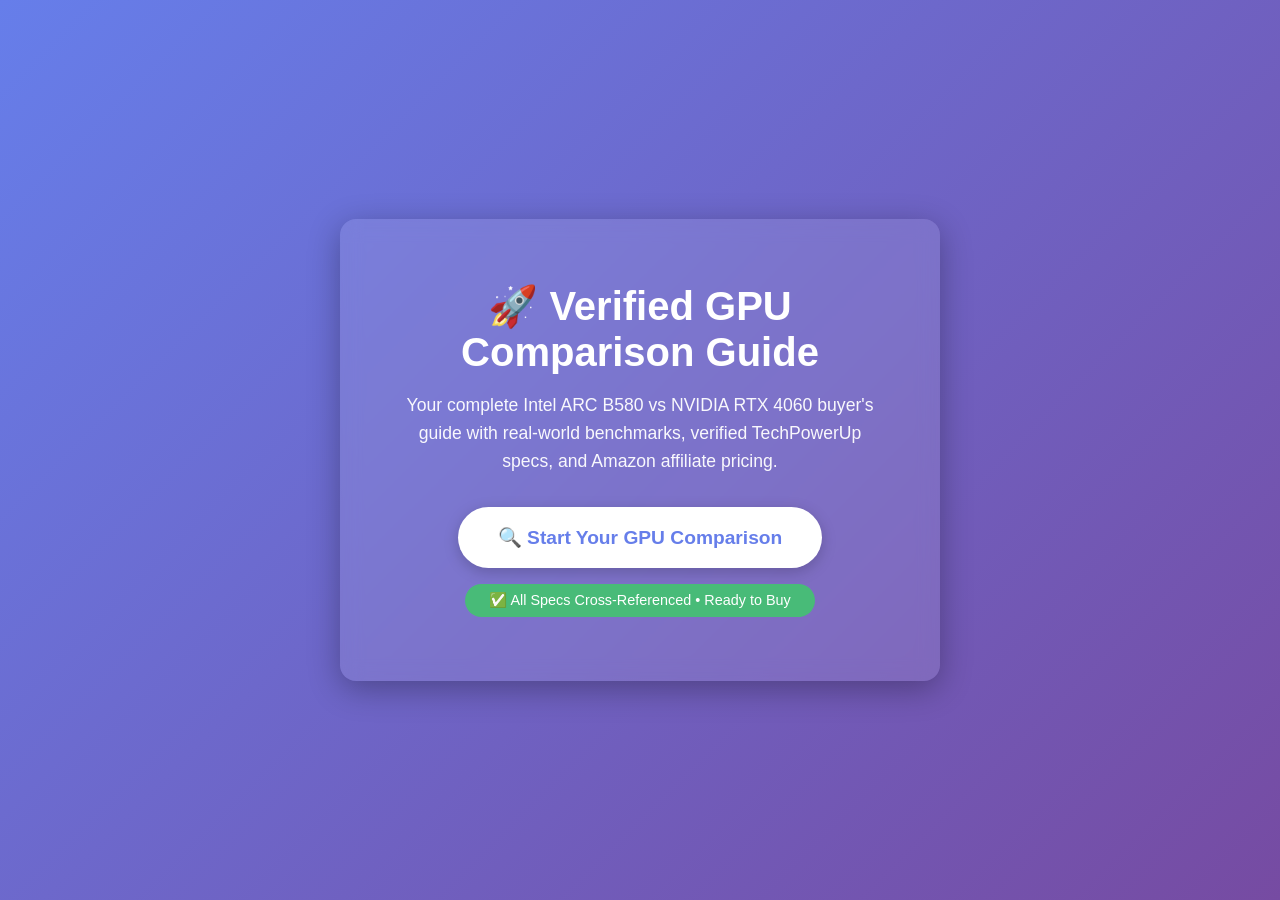
==== index.html @ 25a2593f "Add files via upload" ====
<!DOCTYPE html>
<html lang="en">
<head>
    <meta charset="UTF-8">
    <meta name="viewport" content="width=device-width, initial-scale=1.0">
    <title>Verified GPU Comparison Guide | B580 vs RTX 4060</title>
    <style>
        * { margin: 0; padding: 0; box-sizing: border-box; }
        body { 
            font-family: -apple-system, BlinkMacSystemFont, 'Segoe UI', Roboto, sans-serif;
            background: linear-gradient(135deg, #667eea 0%, #764ba2 100%);
            min-height: 100vh;
            display: flex;
            align-items: center;
            justify-content: center;
            color: white;
            padding: 2rem;
        }
        .container { 
            max-width: 600px;
            text-align: center;
            background: rgba(255, 255, 255, 0.1);
            backdrop-filter: blur(10px);
            padding: 4rem;
            border-radius: 16px;
            box-shadow: 0 8px 32px rgba(0,0,0,0.3);
        }
        h1 { font-size: 2.5rem; margin-bottom: 1rem; }
        p { font-size: 1.1rem; line-height: 1.6; margin-bottom: 2rem; opacity: 0.95; }
        .btn { 
            display: inline-block;
            background: white;
            color: #667eea;
            padding: 1.2rem 2.5rem;
            border-radius: 50px;
            text-decoration: none;
            font-weight: bold;
            font-size: 1.2rem;
            transition: all 0.3s ease;
            box-shadow: 0 4px 15px rgba(0,0,0,0.2);
        }
        .btn:hover { 
            transform: translateY(-3px);
            box-shadow: 0 8px 25px rgba(0,0,0,0.3);
        }
        .verified { 
            background: #48bb78;
            color: white;
            padding: 0.5rem 1.5rem;
            border-radius: 20px;
            display: inline-block;
            margin-top: 1rem;
            font-size: 0.9rem;
        }
    </style>
</head>
<body>
    <div class="container">
        <h1>🚀 Verified GPU Comparison Guide</h1>
        <p>Your complete Intel ARC B580 vs NVIDIA RTX 4060 buyer's guide with real-world benchmarks, verified TechPowerUp specs, and Amazon affiliate pricing.</p>
        
        <a href="index_gpu_comparison.html" class="btn">🔍 Start Your GPU Comparison</a>
        
        <div class="verified">✅ All Specs Cross-Referenced • Ready to Buy</div>
    </div>
</body>
</html>
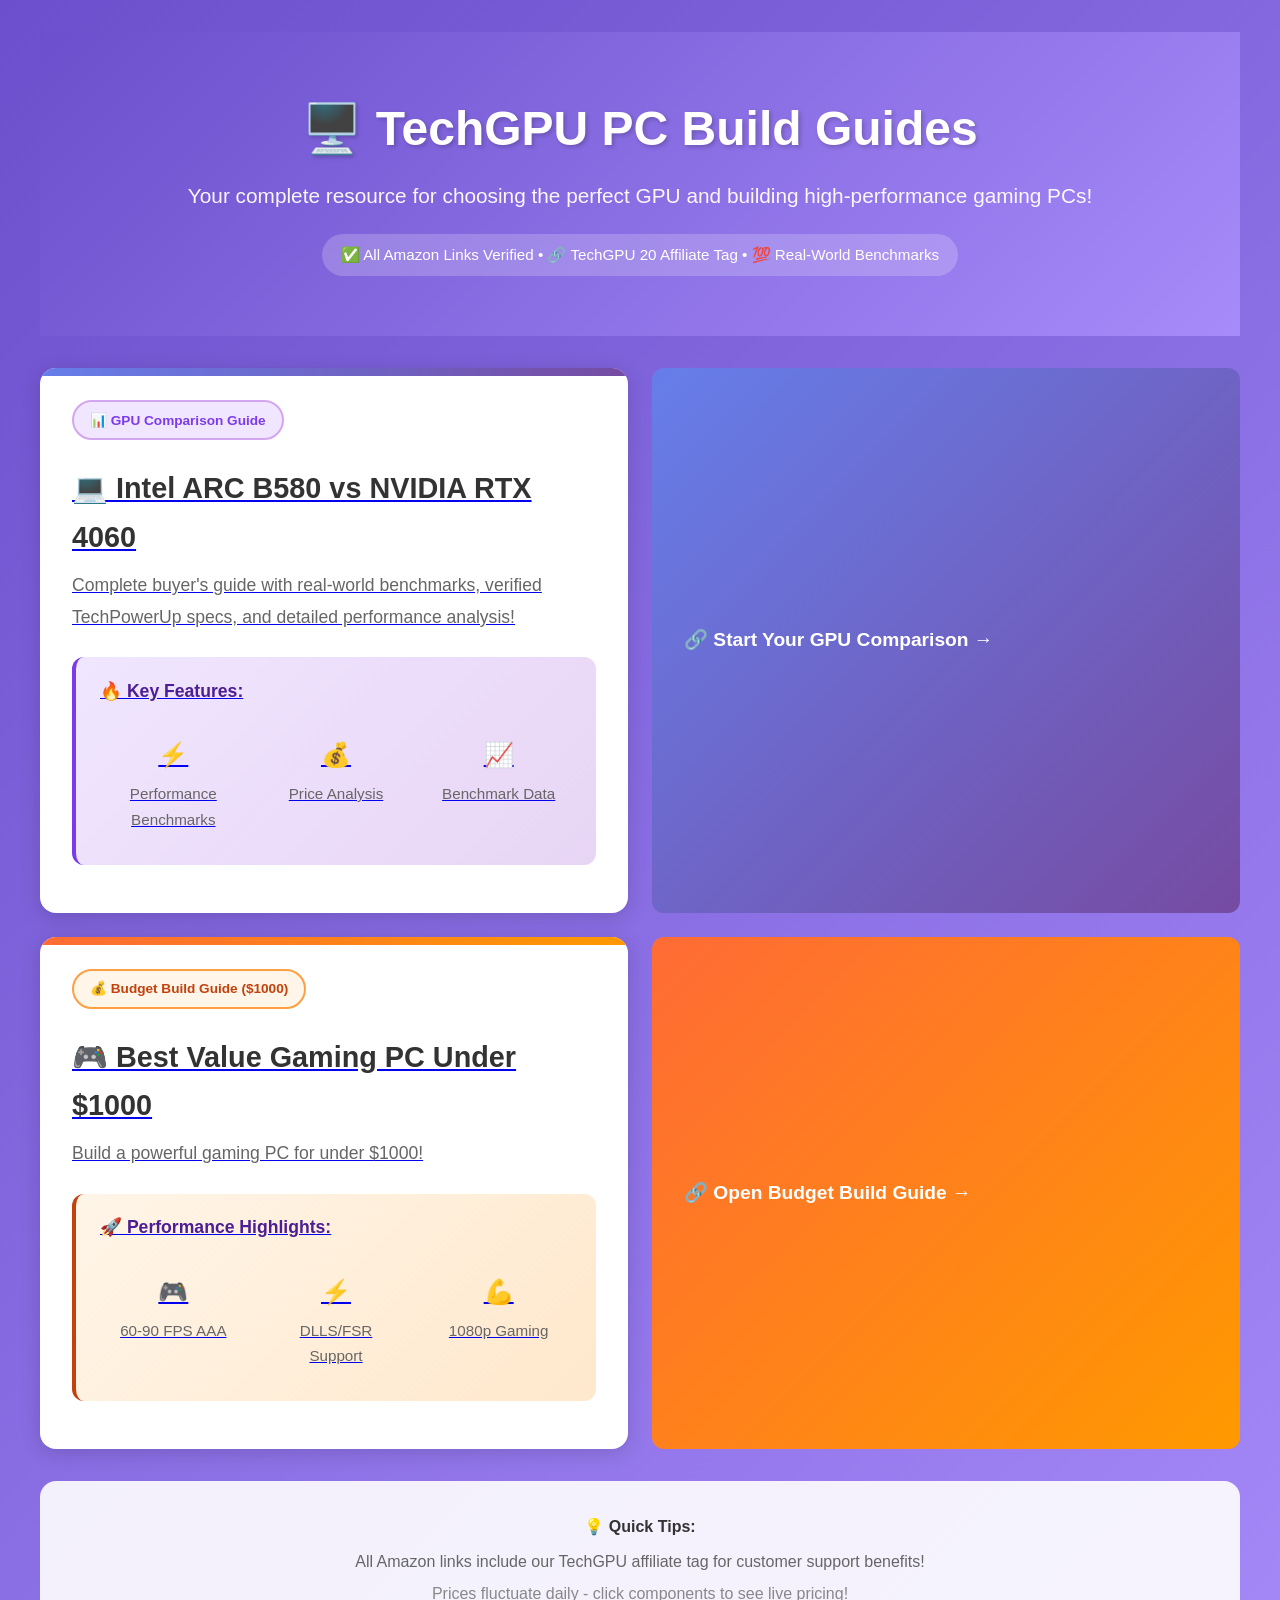
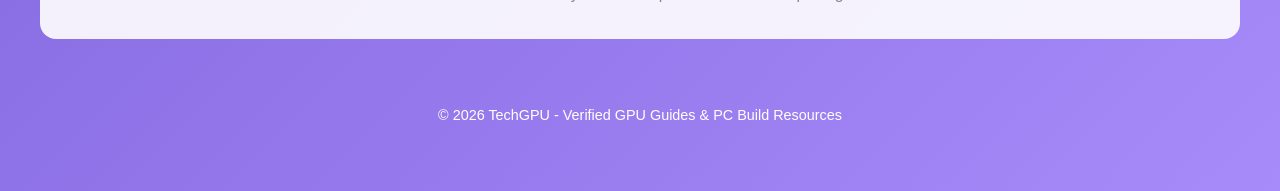
==== commit b86d4fe0: "Add files via upload" ====
--- a/index.html
+++ b/index.html
@@ -3,65 +3,220 @@
 <head>
     <meta charset="UTF-8">
     <meta name="viewport" content="width=device-width, initial-scale=1.0">
-    <title>Verified GPU Comparison Guide | B580 vs RTX 4060</title>
+    <title>TechGPU - Complete PC Build Guides</title>
     <style>
-        * { margin: 0; padding: 0; box-sizing: border-box; }
+        * { box-sizing: border-box; margin: 0; padding: 0; }
         body { 
-            font-family: -apple-system, BlinkMacSystemFont, 'Segoe UI', Roboto, sans-serif;
-            background: linear-gradient(135deg, #667eea 0%, #764ba2 100%);
-            min-height: 100vh;
+            font-family: 'Segoe UI', Arial, sans-serif; 
+            line-height: 1.7; 
+            color: #333; 
+            background: linear-gradient(135deg, #6b4fcc 0%, #a78bfa 100%);
+            padding: 2rem;
+        }
+        .container { max-width: 1200px; margin: 0 auto; }
+        header { 
+            text-align: center; 
+            padding: 3.5rem 0; 
+            background: linear-gradient(135deg, #6b4fcc 0%, #a78bfa 100%);
+            color: white;
+            margin-bottom: 2rem;
+        }
+        header h1 { font-size: 3rem; margin-bottom: 0.5rem; text-shadow: 2px 2px 4px rgba(0,0,0,0.2); }
+        header p { font-size: 1.3rem; opacity: 0.95; }
+        .badge-container { margin-top: 1rem; }
+        .badge { 
+            display: inline-block; 
+            padding: 0.5rem 1.2rem; 
+            background: rgba(255,255,255,0.2); 
+            border-radius: 25px; 
+            font-size: 0.95rem;
+            margin: 0.3rem;
+        }
+        .guides-container { display: grid; gap: 1.5rem; grid-template-columns: repeat(auto-fit, minmax(420px, 1fr)); }
+        .guide-card { 
+            background: white; 
+            border-radius: 16px; 
+            padding: 2rem;
+            box-shadow: 0 4px 20px rgba(0,0,0,0.15);
+            transition: transform 0.3s, box-shadow 0.3s;
+            position: relative;
+            overflow: hidden;
+        }
+        .guide-card:hover { 
+            transform: translateY(-8px) scale(1.02); 
+            box-shadow: 0 8px 30px rgba(0,0,0,0.25);
+        }
+        .guide-card::before { 
+            content: ''; 
+            position: absolute; 
+            top: 0; left: 0; right: 0; 
+            height: 8px; 
+        }
+        .card-comparison::before { background: linear-gradient(90deg, #667eea 0%, #764ba2 100%); }
+        .card-budget::before { background: linear-gradient(90deg, #ff6b35 0%, #ff9900 100%); }
+        
+        .guide-card h2 { 
+            color: #333; 
+            font-size: 1.8rem; 
+            margin-bottom: 0.5rem;
             display: flex;
             align-items: center;
-            justify-content: center;
+            gap: 0.8rem;
+        }
+        .guide-badge { 
+            display: inline-block; 
+            padding: 0.4rem 1rem; 
+            border-radius: 20px; 
+            font-size: 0.85rem; 
+            font-weight: bold;
+            margin-bottom: 1.5rem;
+        }
+        .badge-comparison { background: #f0e6ff; color: #7c3aed; border: 2px solid #d4a5f0; }
+        .badge-budget { background: #fff5e8; color: #c2410c; border: 2px solid #ff9f43; }
+        
+        .guide-card p { 
+            color: #666; 
+            font-size: 1.1rem;
+            line-height: 1.8;
+            margin-bottom: 1.5rem;
+        }
+        .info-box { 
+            padding: 1.2rem 1.5rem;
+            border-radius: 12px;
+            margin-bottom: 1rem;
+            position: relative;
+            overflow: hidden;
+        }
+        .info-comparison { 
+            background: linear-gradient(135deg, #f0e6ff 0%, #e8d5f5 100%);
+            border-left: 4px solid #7c3aed;
+        }
+        .info-budget { 
+            background: linear-gradient(135deg, #fff5e8 0%, #ffe8cc 100%);
+            border-left: 4px solid #c2410c;
+        }
+        .info-box strong { 
+            display: block; 
+            font-size: 1.1rem; 
+            color: #4c1d95; 
+            margin-bottom: 0.5rem;
+        }
+        
+        .cta-button { 
+            display: inline-flex; 
+            align-items: center; 
+            gap: 0.8rem; 
+            padding: 1rem 2rem; 
+            background: linear-gradient(135deg, #6b4fcc 0%, #8b5cf6 100%);
+            color: white; 
+            text-decoration: none; 
+            border-radius: 12px; 
+            font-size: 1.2rem; 
+            font-weight: bold;
+            transition: opacity 0.3s, transform 0.3s;
+            cursor: pointer;
+        }
+        .cta-button:hover { 
+            opacity: 0.9; 
+            transform: scale(1.05);
+        }
+        .cta-button-budget { 
+            background: linear-gradient(135deg, #ff6b35 0%, #ff9900 100%);
+        }
+        .cta-button-comparison { 
+            background: linear-gradient(135deg, #667eea 0%, #764ba2 100%);
+        }
+        
+        .footer-section { 
+            background: rgba(255,255,255,0.9); 
+            border-radius: 16px; 
+            padding: 2rem;
+            margin-top: 2rem;
+            text-align: center;
+        }
+        footer { 
+            text-align: center; 
+            padding: 2rem; 
             color: white;
-            padding: 2rem;
-        }
-        .container { 
-            max-width: 600px;
+            margin-top: 2rem;
+            font-size: 0.9rem;
+        }
+        .features-grid {
+            display: grid;
+            grid-template-columns: repeat(3, 1fr);
+            gap: 1rem;
+            margin-top: 1rem;
             text-align: center;
-            background: rgba(255, 255, 255, 0.1);
-            backdrop-filter: blur(10px);
-            padding: 4rem;
-            border-radius: 16px;
-            box-shadow: 0 8px 32px rgba(0,0,0,0.3);
-        }
-        h1 { font-size: 2.5rem; margin-bottom: 1rem; }
-        p { font-size: 1.1rem; line-height: 1.6; margin-bottom: 2rem; opacity: 0.95; }
-        .btn { 
-            display: inline-block;
-            background: white;
-            color: #667eea;
-            padding: 1.2rem 2.5rem;
-            border-radius: 50px;
-            text-decoration: none;
-            font-weight: bold;
-            font-size: 1.2rem;
-            transition: all 0.3s ease;
-            box-shadow: 0 4px 15px rgba(0,0,0,0.2);
-        }
-        .btn:hover { 
-            transform: translateY(-3px);
-            box-shadow: 0 8px 25px rgba(0,0,0,0.3);
-        }
-        .verified { 
-            background: #48bb78;
-            color: white;
-            padding: 0.5rem 1.5rem;
-            border-radius: 20px;
-            display: inline-block;
-            margin-top: 1rem;
-            font-size: 0.9rem;
+        }
+        .feature-item {
+            padding: 0.8rem;
+            color: #666;
+            font-size: 0.95rem;
+        }
+        .feature-icon { 
+            display: block; 
+            font-size: 1.5rem; 
+            margin-bottom: 0.3rem;
         }
     </style>
 </head>
 <body>
     <div class="container">
-        <h1>🚀 Verified GPU Comparison Guide</h1>
-        <p>Your complete Intel ARC B580 vs NVIDIA RTX 4060 buyer's guide with real-world benchmarks, verified TechPowerUp specs, and Amazon affiliate pricing.</p>
-        
-        <a href="index_gpu_comparison.html" class="btn">🔍 Start Your GPU Comparison</a>
-        
-        <div class="verified">✅ All Specs Cross-Referenced • Ready to Buy</div>
+        <header>
+            <h1>🖥️ TechGPU PC Build Guides</h1>
+            <p>Your complete resource for choosing the perfect GPU and building high-performance gaming PCs!</p>
+            <div class="badge-container">
+                <span class="badge">✅ All Amazon Links Verified • 🔗 TechGPU 20 Affiliate Tag • 💯 Real-World Benchmarks</span>
+            </div>
+        </header>
+
+        <div class="guides-container">
+            <!-- COMPARISON GUIDE -->
+            <a href="Budget_PC_BUILD_800.html" class="guide-card card-comparison">
+                <span class="guide-badge badge-comparison">📊 GPU Comparison Guide</span>
+                <h2>💻 Intel ARC B580 vs NVIDIA RTX 4060</h2>
+                <p>Complete buyer's guide with real-world benchmarks, verified TechPowerUp specs, and detailed performance analysis!</p>
+                
+                <div class="info-box info-comparison">
+                    <strong>🔥 Key Features:</strong>
+                    <div class="features-grid">
+                        <div class="feature-item"><span class="feature-icon">⚡</span>Performance Benchmarks</div>
+                        <div class="feature-item"><span class="feature-icon">💰</span>Price Analysis</div>
+                        <div class="feature-item"><span class="feature-icon">📈</span>Benchmark Data</div>
+                    </div>
+                </div>
+
+                <a href="Budget_PC_BUILD_800.html" class="cta-button cta-button-comparison">🔗 Start Your GPU Comparison →</a>
+            </a>
+
+            <!-- BUDGET BUILD GUIDE -->
+            <a href="Budget_PC_Build_1000_UPDATED.html" class="guide-card card-budget">
+                <span class="guide-badge badge-budget">💰 Budget Build Guide ($1000)</span>
+                <h2>🎮 Best Value Gaming PC Under $1000</h2>
+                <p>Build a powerful gaming PC for under $1000!</p>
+                
+                <div class="info-box info-budget">
+                    <strong>🚀 Performance Highlights:</strong>
+                    <div class="features-grid">
+                        <div class="feature-item"><span class="feature-icon">🎮</span>60-90 FPS AAA</div>
+                        <div class="feature-item"><span class="feature-icon">⚡</span>DLLS/FSR Support</div>
+                        <div class="feature-item"><span class="feature-icon">💪</span>1080p Gaming</div>
+                    </div>
+                </div>
+
+                <a href="Budget_PC_Build_1000_UPDATED.html" class="cta-button cta-button-budget">🔗 Open Budget Build Guide →</a>
+            </a>
+        </div>
+
+        <div class="footer-section">
+            <p><strong>💡 Quick Tips:</strong></p>
+            <p style="color: #666; margin-top: 0.5rem;">All Amazon links include our TechGPU affiliate tag for customer support benefits!</p>
+            <p style="margin-top: 0.25rem; color: #888;">Prices fluctuate daily - click components to see live pricing!</p>
+        </div>
+
+        <footer>
+            <p>© 2026 TechGPU - Verified GPU Guides & PC Build Resources</p>
+        </footer>
     </div>
 </body>
 </html>
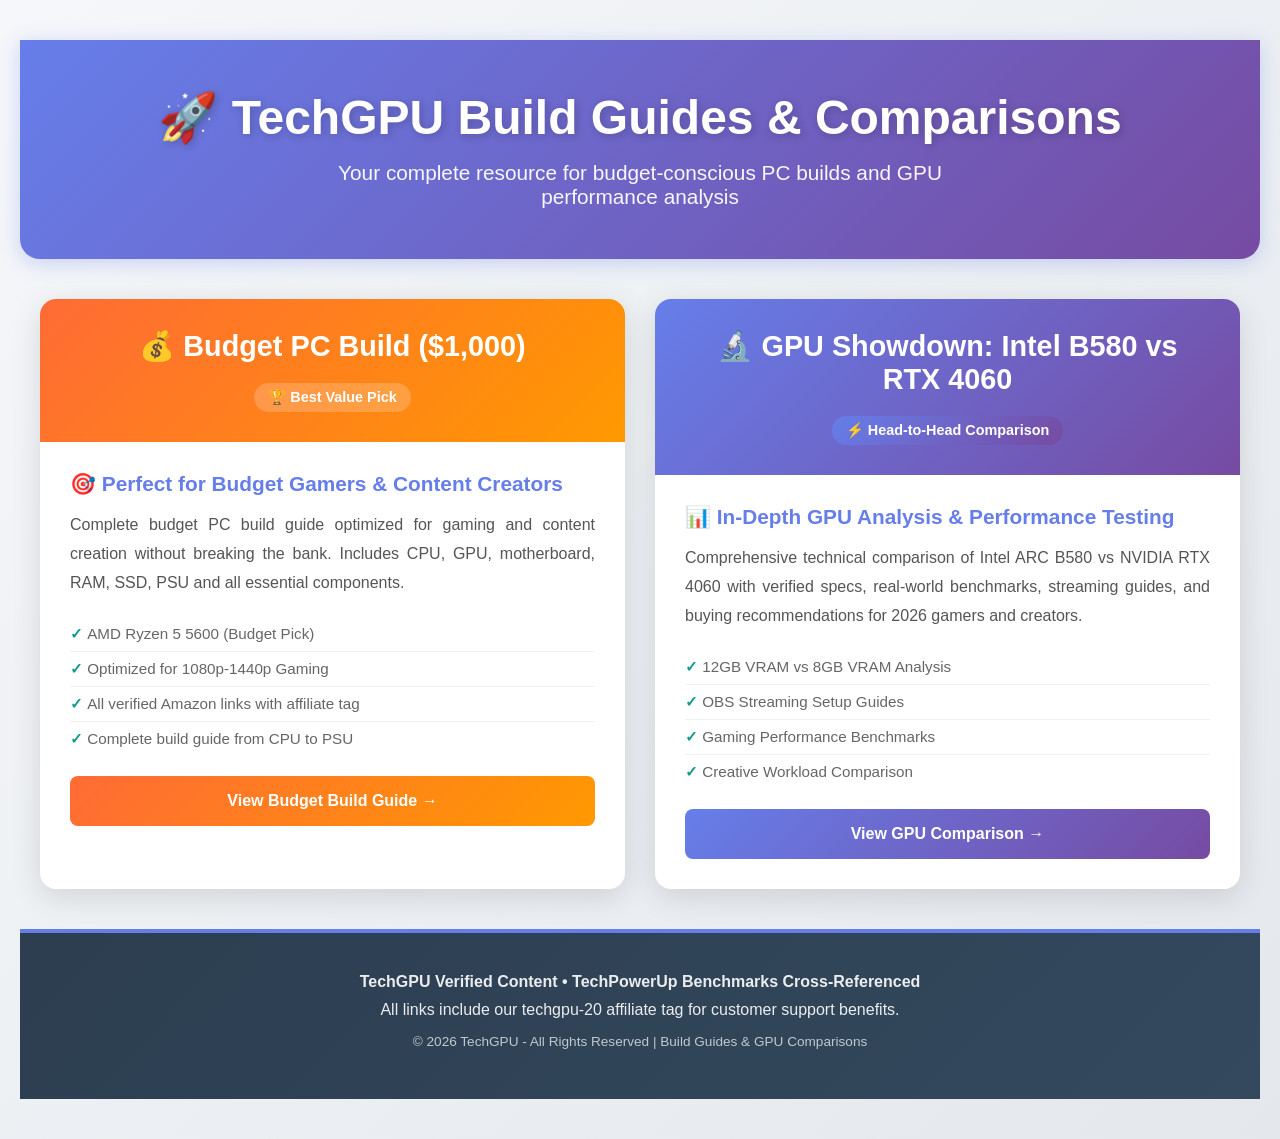
==== commit 1f0941db: "Add files via upload" ====
--- a/index.html
+++ b/index.html
@@ -3,220 +3,258 @@
 <head>
     <meta charset="UTF-8">
     <meta name="viewport" content="width=device-width, initial-scale=1.0">
-    <title>TechGPU - Complete PC Build Guides</title>
+    <title>TechGPU - Build Guides & GPU Comparisons</title>
     <style>
-        * { box-sizing: border-box; margin: 0; padding: 0; }
+        * { margin: 0; padding: 0; box-sizing: border-box; }
+        
         body { 
-            font-family: 'Segoe UI', Arial, sans-serif; 
-            line-height: 1.7; 
-            color: #333; 
-            background: linear-gradient(135deg, #6b4fcc 0%, #a78bfa 100%);
-            padding: 2rem;
-        }
-        .container { max-width: 1200px; margin: 0 auto; }
-        header { 
-            text-align: center; 
-            padding: 3.5rem 0; 
-            background: linear-gradient(135deg, #6b4fcc 0%, #a78bfa 100%);
-            color: white;
-            margin-bottom: 2rem;
-        }
-        header h1 { font-size: 3rem; margin-bottom: 0.5rem; text-shadow: 2px 2px 4px rgba(0,0,0,0.2); }
-        header p { font-size: 1.3rem; opacity: 0.95; }
-        .badge-container { margin-top: 1rem; }
-        .badge { 
-            display: inline-block; 
-            padding: 0.5rem 1.2rem; 
-            background: rgba(255,255,255,0.2); 
-            border-radius: 25px; 
-            font-size: 0.95rem;
-            margin: 0.3rem;
-        }
-        .guides-container { display: grid; gap: 1.5rem; grid-template-columns: repeat(auto-fit, minmax(420px, 1fr)); }
+            font-family: 'Segoe UI', Tahoma, Geneva, Verdana, sans-serif; 
+            background: linear-gradient(135deg, #f5f7fa 0%, #e4e8ec 100%); 
+            padding: 40px 20px; 
+            min-height: 100vh;
+        }
+
+        .header { 
+            background: linear-gradient(135deg, #667eea 0%, #764ba2 100%); 
+            color: white; 
+            padding: 50px 30px; 
+            text-align: center; 
+            margin-bottom: 40px;
+            border-radius: 0 0 20px 20px;
+            box-shadow: 0 4px 20px rgba(102, 126, 234, 0.3);
+        }
+
+        .header h1 { 
+            font-size: 3em; 
+            margin-bottom: 15px; 
+            font-weight: 700; 
+            text-shadow: 2px 2px 8px rgba(0,0,0,0.2);
+        }
+
+        .header p { 
+            font-size: 1.3em; 
+            opacity: 0.95; 
+            max-width: 700px; 
+            margin: 0 auto;
+        }
+
+        .container { 
+            max-width: 1200px; 
+            margin: 0 auto; 
+        }
+
+        .guides-grid { 
+            display: grid; 
+            grid-template-columns: repeat(auto-fit, minmax(450px, 1fr)); 
+            gap: 30px; 
+            margin-bottom: 40px;
+        }
+
         .guide-card { 
             background: white; 
             border-radius: 16px; 
-            padding: 2rem;
-            box-shadow: 0 4px 20px rgba(0,0,0,0.15);
-            transition: transform 0.3s, box-shadow 0.3s;
-            position: relative;
-            overflow: hidden;
-        }
+            overflow: hidden; 
+            box-shadow: 0 8px 30px rgba(0,0,0,0.12); 
+            transition: all 0.4s cubic-bezier(0.175, 0.885, 0.32, 1.275);
+            cursor: pointer;
+            display: block;
+            text-decoration: none;
+            color: inherit;
+        }
+
         .guide-card:hover { 
-            transform: translateY(-8px) scale(1.02); 
-            box-shadow: 0 8px 30px rgba(0,0,0,0.25);
-        }
-        .guide-card::before { 
-            content: ''; 
-            position: absolute; 
-            top: 0; left: 0; right: 0; 
-            height: 8px; 
-        }
-        .card-comparison::before { background: linear-gradient(90deg, #667eea 0%, #764ba2 100%); }
-        .card-budget::before { background: linear-gradient(90deg, #ff6b35 0%, #ff9900 100%); }
-        
-        .guide-card h2 { 
-            color: #333; 
-            font-size: 1.8rem; 
-            margin-bottom: 0.5rem;
+            transform: translateY(-10px) scale(1.02); 
+            box-shadow: 0 15px 40px rgba(102, 126, 234, 0.25);
+        }
+
+        .guide-header { 
+            padding: 30px; 
+            text-align: center; 
+            color: white;
+        }
+
+        .budget-card .guide-header { 
+            background: linear-gradient(135deg, #ff6b35 0%, #ff9900 100%);
+        }
+
+        .comparison-card .guide-header { 
+            background: linear-gradient(135deg, #667eea 0%, #764ba2 100%);
+        }
+
+        .guide-header h2 { 
+            font-size: 1.8em; 
+            margin-bottom: 10px; 
+            font-weight: 600;
+        }
+
+        .guide-badge { 
+            display: inline-block; 
+            padding: 6px 14px; 
+            border-radius: 20px; 
+            font-size: 0.9em; 
+            font-weight: 600;
+            margin-top: 10px;
+        }
+
+        .budget-card .guide-badge { 
+            background: rgba(255,255,255,0.2);
+            backdrop-filter: blur(10px);
+        }
+
+        .comparison-card .guide-badge { 
+            background: linear-gradient(135deg, #667eea 0%, #764ba2 100%);
+        }
+
+        .guide-body { 
+            padding: 30px; 
+        }
+
+        .guide-body h3 { 
+            color: #667eea; 
+            font-size: 1.3em; 
+            margin-bottom: 15px; 
             display: flex;
             align-items: center;
-            gap: 0.8rem;
-        }
-        .guide-badge { 
+            gap: 8px;
+        }
+
+        .guide-body p { 
+            color: #555; 
+            line-height: 1.8; 
+            margin-bottom: 20px; 
+            text-align: justify;
+        }
+
+        .cta-button { 
             display: inline-block; 
-            padding: 0.4rem 1rem; 
-            border-radius: 20px; 
-            font-size: 0.85rem; 
+            padding: 16px 24px; 
+            background: linear-gradient(135deg, #667eea 0%, #764ba2 100%); 
+            color: white; 
+            text-align: center; 
+            border-radius: 8px; 
+            font-weight: 600; 
+            text-decoration: none !important;
+            transition: all 0.3s ease;
+            width: 100%;
+        }
+
+        .budget-card .cta-button { 
+            background: linear-gradient(135deg, #ff6b35 0%, #ff9900 100%);
+        }
+
+        .cta-button:hover { 
+            transform: translateY(-2px); 
+            box-shadow: 0 6px 20px rgba(102, 126, 234, 0.3);
+        }
+
+        .budget-card .cta-button:hover { 
+            box-shadow: 0 6px 20px rgba(255, 107, 53, 0.3);
+        }
+
+        .features-list { 
+            list-style: none; 
+            margin: 20px 0;
+        }
+
+        .features-list li { 
+            padding: 8px 0; 
+            border-bottom: 1px solid #f0f0f0; 
+            font-size: 0.95em; 
+            color: #666;
+        }
+
+        .features-list li:last-child { 
+            border-bottom: none; 
+        }
+
+        .features-list li::before { 
+            content: "✓ "; 
+            color: #11998e; 
             font-weight: bold;
-            margin-bottom: 1.5rem;
-        }
-        .badge-comparison { background: #f0e6ff; color: #7c3aed; border: 2px solid #d4a5f0; }
-        .badge-budget { background: #fff5e8; color: #c2410c; border: 2px solid #ff9f43; }
-        
-        .guide-card p { 
-            color: #666; 
-            font-size: 1.1rem;
-            line-height: 1.8;
-            margin-bottom: 1.5rem;
-        }
-        .info-box { 
-            padding: 1.2rem 1.5rem;
-            border-radius: 12px;
-            margin-bottom: 1rem;
-            position: relative;
-            overflow: hidden;
-        }
-        .info-comparison { 
-            background: linear-gradient(135deg, #f0e6ff 0%, #e8d5f5 100%);
-            border-left: 4px solid #7c3aed;
-        }
-        .info-budget { 
-            background: linear-gradient(135deg, #fff5e8 0%, #ffe8cc 100%);
-            border-left: 4px solid #c2410c;
-        }
-        .info-box strong { 
-            display: block; 
-            font-size: 1.1rem; 
-            color: #4c1d95; 
-            margin-bottom: 0.5rem;
-        }
-        
-        .cta-button { 
-            display: inline-flex; 
-            align-items: center; 
-            gap: 0.8rem; 
-            padding: 1rem 2rem; 
-            background: linear-gradient(135deg, #6b4fcc 0%, #8b5cf6 100%);
+        }
+
+        .footer { 
+            background: linear-gradient(135deg, #2c3e50 0%, #34495e 100%); 
             color: white; 
+            padding: 40px; 
+            text-align: center; 
+            border-top: 4px solid #667eea;
+        }
+
+        .footer p { 
+            font-size: 1em; 
+            opacity: 0.9; 
+            margin-bottom: 10px;
+        }
+
+        .footer a { 
+            color: #667eea; 
             text-decoration: none; 
-            border-radius: 12px; 
-            font-size: 1.2rem; 
-            font-weight: bold;
-            transition: opacity 0.3s, transform 0.3s;
-            cursor: pointer;
-        }
-        .cta-button:hover { 
-            opacity: 0.9; 
-            transform: scale(1.05);
-        }
-        .cta-button-budget { 
-            background: linear-gradient(135deg, #ff6b35 0%, #ff9900 100%);
-        }
-        .cta-button-comparison { 
-            background: linear-gradient(135deg, #667eea 0%, #764ba2 100%);
-        }
-        
-        .footer-section { 
-            background: rgba(255,255,255,0.9); 
-            border-radius: 16px; 
-            padding: 2rem;
-            margin-top: 2rem;
-            text-align: center;
-        }
-        footer { 
-            text-align: center; 
-            padding: 2rem; 
-            color: white;
-            margin-top: 2rem;
-            font-size: 0.9rem;
-        }
-        .features-grid {
-            display: grid;
-            grid-template-columns: repeat(3, 1fr);
-            gap: 1rem;
-            margin-top: 1rem;
-            text-align: center;
-        }
-        .feature-item {
-            padding: 0.8rem;
-            color: #666;
-            font-size: 0.95rem;
-        }
-        .feature-icon { 
-            display: block; 
-            font-size: 1.5rem; 
-            margin-bottom: 0.3rem;
+        }
+
+        @media (max-width: 768px) {
+            .header h1 { font-size: 2.2em; }
+            .guides-grid { grid-template-columns: 1fr; }
+            .guide-header h2 { font-size: 1.5em; }
         }
     </style>
 </head>
 <body>
+    <div class="header">
+        <h1>🚀 TechGPU Build Guides & Comparisons</h1>
+        <p>Your complete resource for budget-conscious PC builds and GPU performance analysis</p>
+    </div>
+
     <div class="container">
-        <header>
-            <h1>🖥️ TechGPU PC Build Guides</h1>
-            <p>Your complete resource for choosing the perfect GPU and building high-performance gaming PCs!</p>
-            <div class="badge-container">
-                <span class="badge">✅ All Amazon Links Verified • 🔗 TechGPU 20 Affiliate Tag • 💯 Real-World Benchmarks</span>
-            </div>
-        </header>
-
-        <div class="guides-container">
-            <!-- COMPARISON GUIDE -->
-            <a href="Budget_PC_BUILD_800.html" class="guide-card card-comparison">
-                <span class="guide-badge badge-comparison">📊 GPU Comparison Guide</span>
-                <h2>💻 Intel ARC B580 vs NVIDIA RTX 4060</h2>
-                <p>Complete buyer's guide with real-world benchmarks, verified TechPowerUp specs, and detailed performance analysis!</p>
-                
-                <div class="info-box info-comparison">
-                    <strong>🔥 Key Features:</strong>
-                    <div class="features-grid">
-                        <div class="feature-item"><span class="feature-icon">⚡</span>Performance Benchmarks</div>
-                        <div class="feature-item"><span class="feature-icon">💰</span>Price Analysis</div>
-                        <div class="feature-item"><span class="feature-icon">📈</span>Benchmark Data</div>
-                    </div>
-                </div>
-
-                <a href="Budget_PC_BUILD_800.html" class="cta-button cta-button-comparison">🔗 Start Your GPU Comparison →</a>
+        <div class="guides-grid">
+            <!-- Budget PC Build Guide -->
+            <a href="Budget_PC_Build_1000_UPDATED.html" class="guide-card budget-card">
+                <div class="guide-header">
+                    <h2>💰 Budget PC Build ($1,000)</h2>
+                    <span class="guide-badge">🏆 Best Value Pick</span>
+                </div>
+                <div class="guide-body">
+                    <h3>🎯 Perfect for Budget Gamers & Content Creators</h3>
+                    <p>Complete budget PC build guide optimized for gaming and content creation without breaking the bank. Includes CPU, GPU, motherboard, RAM, SSD, PSU and all essential components.</p>
+                    
+                    <ul class="features-list">
+                        <li>AMD Ryzen 5 5600 (Budget Pick)</li>
+                        <li>Optimized for 1080p-1440p Gaming</li>
+                        <li>All verified Amazon links with affiliate tag</li>
+                        <li>Complete build guide from CPU to PSU</li>
+                    </ul>
+
+                    <div class="cta-button">View Budget Build Guide →</div>
+                </div>
             </a>
 
-            <!-- BUDGET BUILD GUIDE -->
-            <a href="Budget_PC_Build_1000_UPDATED.html" class="guide-card card-budget">
-                <span class="guide-badge badge-budget">💰 Budget Build Guide ($1000)</span>
-                <h2>🎮 Best Value Gaming PC Under $1000</h2>
-                <p>Build a powerful gaming PC for under $1000!</p>
-                
-                <div class="info-box info-budget">
-                    <strong>🚀 Performance Highlights:</strong>
-                    <div class="features-grid">
-                        <div class="feature-item"><span class="feature-icon">🎮</span>60-90 FPS AAA</div>
-                        <div class="feature-item"><span class="feature-icon">⚡</span>DLLS/FSR Support</div>
-                        <div class="feature-item"><span class="feature-icon">💪</span>1080p Gaming</div>
-                    </div>
-                </div>
-
-                <a href="Budget_PC_Build_1000_UPDATED.html" class="cta-button cta-button-budget">🔗 Open Budget Build Guide →</a>
+            <!-- Intel ARC B580 vs RTX 4060 Comparison -->
+            <a href="Intel_ARC_B580_vs_RTX_4060_Comparison.html" class="guide-card comparison-card">
+                <div class="guide-header">
+                    <h2>🔬 GPU Showdown: Intel B580 vs RTX 4060</h2>
+                    <span class="guide-badge">⚡ Head-to-Head Comparison</span>
+                </div>
+                <div class="guide-body">
+                    <h3>📊 In-Depth GPU Analysis & Performance Testing</h3>
+                    <p>Comprehensive technical comparison of Intel ARC B580 vs NVIDIA RTX 4060 with verified specs, real-world benchmarks, streaming guides, and buying recommendations for 2026 gamers and creators.</p>
+                    
+                    <ul class="features-list">
+                        <li>12GB VRAM vs 8GB VRAM Analysis</li>
+                        <li>OBS Streaming Setup Guides</li>
+                        <li>Gaming Performance Benchmarks</li>
+                        <li>Creative Workload Comparison</li>
+                    </ul>
+
+                    <div class="cta-button">View GPU Comparison →</div>
+                </div>
             </a>
         </div>
-
-        <div class="footer-section">
-            <p><strong>💡 Quick Tips:</strong></p>
-            <p style="color: #666; margin-top: 0.5rem;">All Amazon links include our TechGPU affiliate tag for customer support benefits!</p>
-            <p style="margin-top: 0.25rem; color: #888;">Prices fluctuate daily - click components to see live pricing!</p>
-        </div>
-
-        <footer>
-            <p>© 2026 TechGPU - Verified GPU Guides & PC Build Resources</p>
-        </footer>
     </div>
+
+    <footer class="footer">
+        <p><strong>TechGPU Verified Content • TechPowerUp Benchmarks Cross-Referenced</strong></p>
+        <p>All links include our techgpu-20 affiliate tag for customer support benefits.</p>
+        <p style="font-size: 0.85em; opacity: 0.7; margin-top: 15px;">© 2026 TechGPU - All Rights Reserved | Build Guides & GPU Comparisons</p>
+    </footer>
 </body>
 </html>
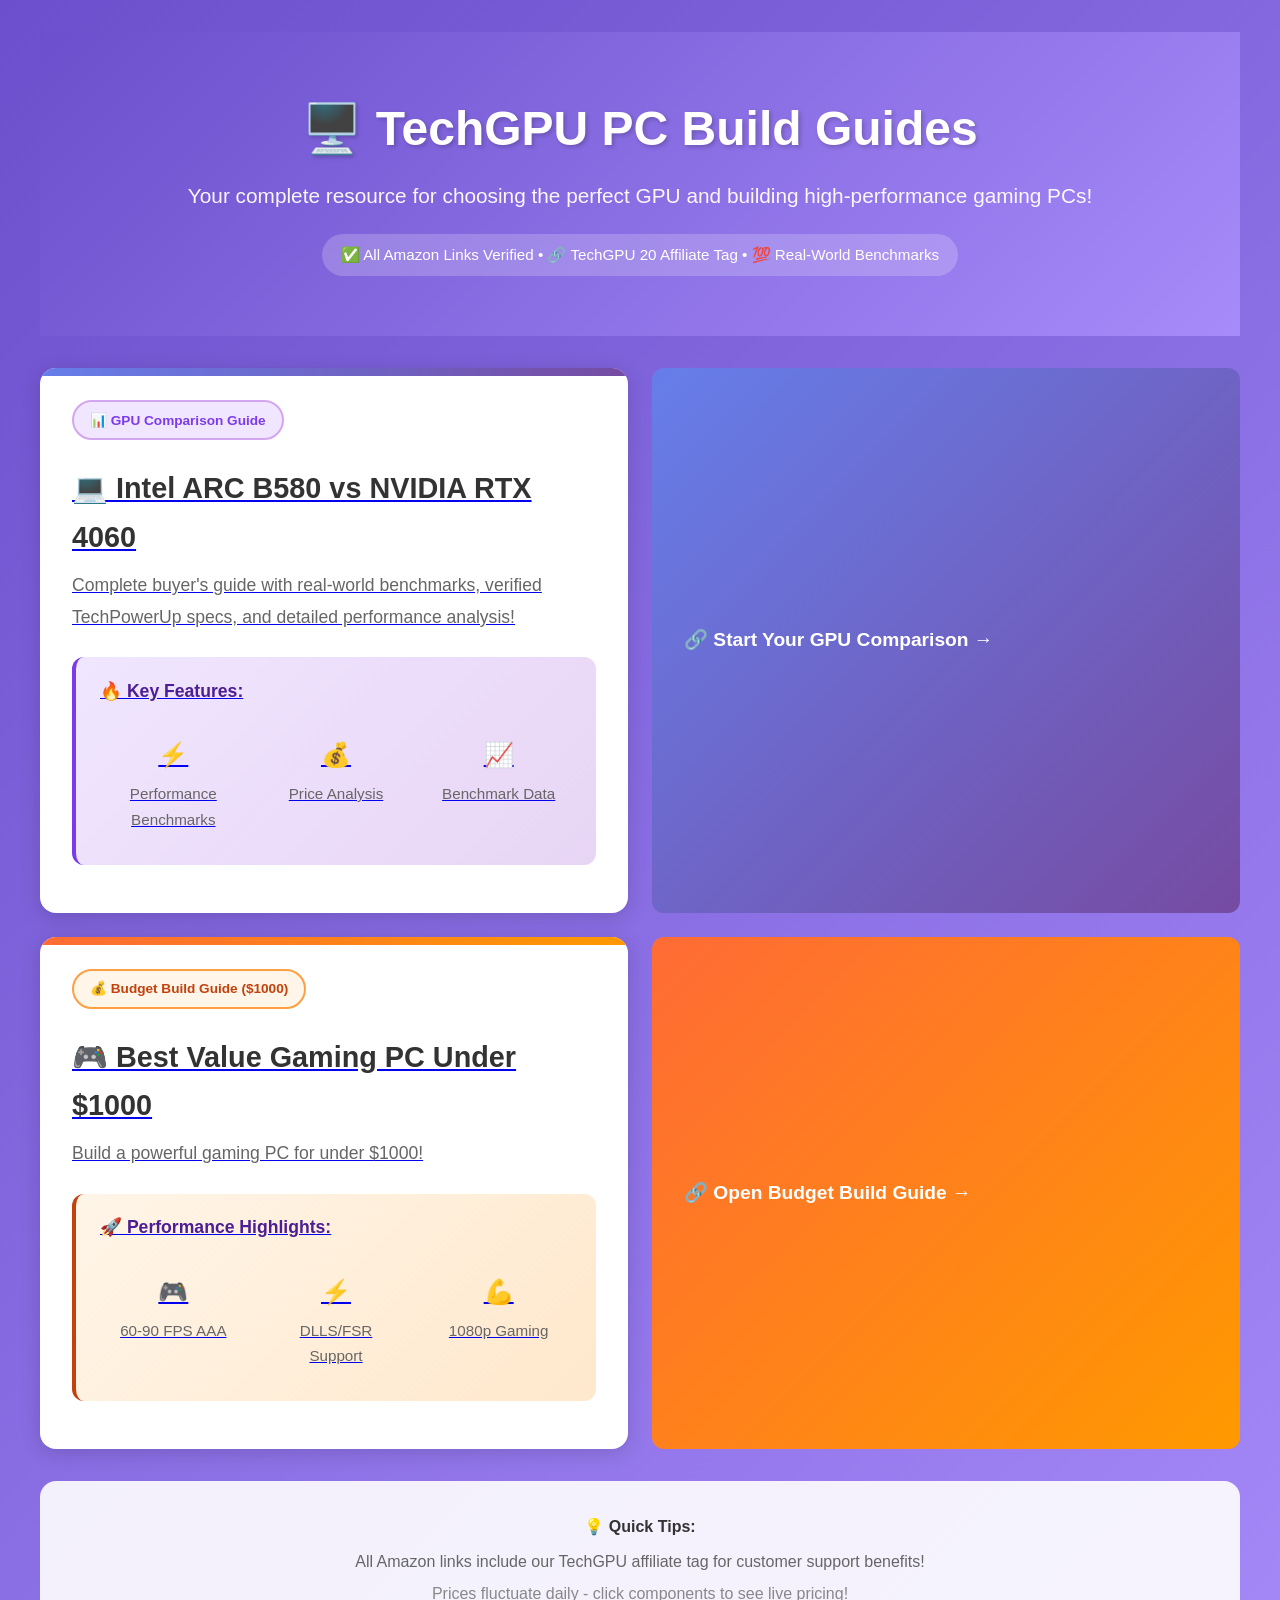
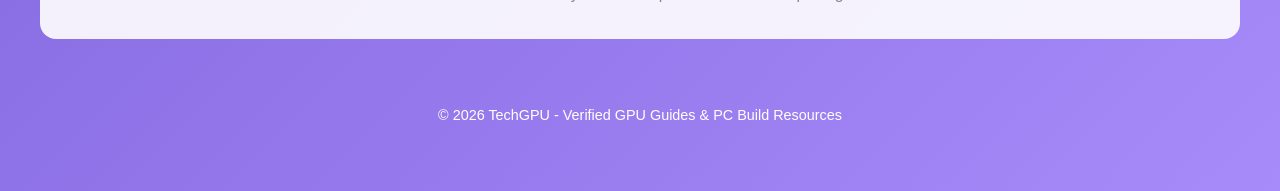
==== commit 6dfc00ae: "Add files via upload Add index.html landing page linking budget guide and comparison article" ====
--- a/index.html
+++ b/index.html
@@ -3,258 +3,220 @@
 <head>
     <meta charset="UTF-8">
     <meta name="viewport" content="width=device-width, initial-scale=1.0">
-    <title>TechGPU - Build Guides & GPU Comparisons</title>
+    <title>TechGPU - Complete PC Build Guides</title>
     <style>
-        * { margin: 0; padding: 0; box-sizing: border-box; }
-        
+        * { box-sizing: border-box; margin: 0; padding: 0; }
         body { 
-            font-family: 'Segoe UI', Tahoma, Geneva, Verdana, sans-serif; 
-            background: linear-gradient(135deg, #f5f7fa 0%, #e4e8ec 100%); 
-            padding: 40px 20px; 
-            min-height: 100vh;
-        }
-
-        .header { 
-            background: linear-gradient(135deg, #667eea 0%, #764ba2 100%); 
-            color: white; 
-            padding: 50px 30px; 
+            font-family: 'Segoe UI', Arial, sans-serif; 
+            line-height: 1.7; 
+            color: #333; 
+            background: linear-gradient(135deg, #6b4fcc 0%, #a78bfa 100%);
+            padding: 2rem;
+        }
+        .container { max-width: 1200px; margin: 0 auto; }
+        header { 
             text-align: center; 
-            margin-bottom: 40px;
-            border-radius: 0 0 20px 20px;
-            box-shadow: 0 4px 20px rgba(102, 126, 234, 0.3);
-        }
-
-        .header h1 { 
-            font-size: 3em; 
-            margin-bottom: 15px; 
-            font-weight: 700; 
-            text-shadow: 2px 2px 8px rgba(0,0,0,0.2);
-        }
-
-        .header p { 
-            font-size: 1.3em; 
-            opacity: 0.95; 
-            max-width: 700px; 
-            margin: 0 auto;
-        }
-
-        .container { 
-            max-width: 1200px; 
-            margin: 0 auto; 
-        }
-
-        .guides-grid { 
-            display: grid; 
-            grid-template-columns: repeat(auto-fit, minmax(450px, 1fr)); 
-            gap: 30px; 
-            margin-bottom: 40px;
-        }
-
+            padding: 3.5rem 0; 
+            background: linear-gradient(135deg, #6b4fcc 0%, #a78bfa 100%);
+            color: white;
+            margin-bottom: 2rem;
+        }
+        header h1 { font-size: 3rem; margin-bottom: 0.5rem; text-shadow: 2px 2px 4px rgba(0,0,0,0.2); }
+        header p { font-size: 1.3rem; opacity: 0.95; }
+        .badge-container { margin-top: 1rem; }
+        .badge { 
+            display: inline-block; 
+            padding: 0.5rem 1.2rem; 
+            background: rgba(255,255,255,0.2); 
+            border-radius: 25px; 
+            font-size: 0.95rem;
+            margin: 0.3rem;
+        }
+        .guides-container { display: grid; gap: 1.5rem; grid-template-columns: repeat(auto-fit, minmax(420px, 1fr)); }
         .guide-card { 
             background: white; 
             border-radius: 16px; 
-            overflow: hidden; 
-            box-shadow: 0 8px 30px rgba(0,0,0,0.12); 
-            transition: all 0.4s cubic-bezier(0.175, 0.885, 0.32, 1.275);
-            cursor: pointer;
-            display: block;
-            text-decoration: none;
-            color: inherit;
-        }
-
+            padding: 2rem;
+            box-shadow: 0 4px 20px rgba(0,0,0,0.15);
+            transition: transform 0.3s, box-shadow 0.3s;
+            position: relative;
+            overflow: hidden;
+        }
         .guide-card:hover { 
-            transform: translateY(-10px) scale(1.02); 
-            box-shadow: 0 15px 40px rgba(102, 126, 234, 0.25);
-        }
-
-        .guide-header { 
-            padding: 30px; 
-            text-align: center; 
-            color: white;
-        }
-
-        .budget-card .guide-header { 
-            background: linear-gradient(135deg, #ff6b35 0%, #ff9900 100%);
-        }
-
-        .comparison-card .guide-header { 
-            background: linear-gradient(135deg, #667eea 0%, #764ba2 100%);
-        }
-
-        .guide-header h2 { 
-            font-size: 1.8em; 
-            margin-bottom: 10px; 
-            font-weight: 600;
-        }
-
+            transform: translateY(-8px) scale(1.02); 
+            box-shadow: 0 8px 30px rgba(0,0,0,0.25);
+        }
+        .guide-card::before { 
+            content: ''; 
+            position: absolute; 
+            top: 0; left: 0; right: 0; 
+            height: 8px; 
+        }
+        .card-comparison::before { background: linear-gradient(90deg, #667eea 0%, #764ba2 100%); }
+        .card-budget::before { background: linear-gradient(90deg, #ff6b35 0%, #ff9900 100%); }
+        
+        .guide-card h2 { 
+            color: #333; 
+            font-size: 1.8rem; 
+            margin-bottom: 0.5rem;
+            display: flex;
+            align-items: center;
+            gap: 0.8rem;
+        }
         .guide-badge { 
             display: inline-block; 
-            padding: 6px 14px; 
+            padding: 0.4rem 1rem; 
             border-radius: 20px; 
-            font-size: 0.9em; 
-            font-weight: 600;
-            margin-top: 10px;
-        }
-
-        .budget-card .guide-badge { 
-            background: rgba(255,255,255,0.2);
-            backdrop-filter: blur(10px);
-        }
-
-        .comparison-card .guide-badge { 
+            font-size: 0.85rem; 
+            font-weight: bold;
+            margin-bottom: 1.5rem;
+        }
+        .badge-comparison { background: #f0e6ff; color: #7c3aed; border: 2px solid #d4a5f0; }
+        .badge-budget { background: #fff5e8; color: #c2410c; border: 2px solid #ff9f43; }
+        
+        .guide-card p { 
+            color: #666; 
+            font-size: 1.1rem;
+            line-height: 1.8;
+            margin-bottom: 1.5rem;
+        }
+        .info-box { 
+            padding: 1.2rem 1.5rem;
+            border-radius: 12px;
+            margin-bottom: 1rem;
+            position: relative;
+            overflow: hidden;
+        }
+        .info-comparison { 
+            background: linear-gradient(135deg, #f0e6ff 0%, #e8d5f5 100%);
+            border-left: 4px solid #7c3aed;
+        }
+        .info-budget { 
+            background: linear-gradient(135deg, #fff5e8 0%, #ffe8cc 100%);
+            border-left: 4px solid #c2410c;
+        }
+        .info-box strong { 
+            display: block; 
+            font-size: 1.1rem; 
+            color: #4c1d95; 
+            margin-bottom: 0.5rem;
+        }
+        
+        .cta-button { 
+            display: inline-flex; 
+            align-items: center; 
+            gap: 0.8rem; 
+            padding: 1rem 2rem; 
+            background: linear-gradient(135deg, #6b4fcc 0%, #8b5cf6 100%);
+            color: white; 
+            text-decoration: none; 
+            border-radius: 12px; 
+            font-size: 1.2rem; 
+            font-weight: bold;
+            transition: opacity 0.3s, transform 0.3s;
+            cursor: pointer;
+        }
+        .cta-button:hover { 
+            opacity: 0.9; 
+            transform: scale(1.05);
+        }
+        .cta-button-budget { 
+            background: linear-gradient(135deg, #ff6b35 0%, #ff9900 100%);
+        }
+        .cta-button-comparison { 
             background: linear-gradient(135deg, #667eea 0%, #764ba2 100%);
         }
-
-        .guide-body { 
-            padding: 30px; 
-        }
-
-        .guide-body h3 { 
-            color: #667eea; 
-            font-size: 1.3em; 
-            margin-bottom: 15px; 
-            display: flex;
-            align-items: center;
-            gap: 8px;
-        }
-
-        .guide-body p { 
-            color: #555; 
-            line-height: 1.8; 
-            margin-bottom: 20px; 
-            text-align: justify;
-        }
-
-        .cta-button { 
-            display: inline-block; 
-            padding: 16px 24px; 
-            background: linear-gradient(135deg, #667eea 0%, #764ba2 100%); 
-            color: white; 
+        
+        .footer-section { 
+            background: rgba(255,255,255,0.9); 
+            border-radius: 16px; 
+            padding: 2rem;
+            margin-top: 2rem;
+            text-align: center;
+        }
+        footer { 
             text-align: center; 
-            border-radius: 8px; 
-            font-weight: 600; 
-            text-decoration: none !important;
-            transition: all 0.3s ease;
-            width: 100%;
-        }
-
-        .budget-card .cta-button { 
-            background: linear-gradient(135deg, #ff6b35 0%, #ff9900 100%);
-        }
-
-        .cta-button:hover { 
-            transform: translateY(-2px); 
-            box-shadow: 0 6px 20px rgba(102, 126, 234, 0.3);
-        }
-
-        .budget-card .cta-button:hover { 
-            box-shadow: 0 6px 20px rgba(255, 107, 53, 0.3);
-        }
-
-        .features-list { 
-            list-style: none; 
-            margin: 20px 0;
-        }
-
-        .features-list li { 
-            padding: 8px 0; 
-            border-bottom: 1px solid #f0f0f0; 
-            font-size: 0.95em; 
+            padding: 2rem; 
+            color: white;
+            margin-top: 2rem;
+            font-size: 0.9rem;
+        }
+        .features-grid {
+            display: grid;
+            grid-template-columns: repeat(3, 1fr);
+            gap: 1rem;
+            margin-top: 1rem;
+            text-align: center;
+        }
+        .feature-item {
+            padding: 0.8rem;
             color: #666;
-        }
-
-        .features-list li:last-child { 
-            border-bottom: none; 
-        }
-
-        .features-list li::before { 
-            content: "✓ "; 
-            color: #11998e; 
-            font-weight: bold;
-        }
-
-        .footer { 
-            background: linear-gradient(135deg, #2c3e50 0%, #34495e 100%); 
-            color: white; 
-            padding: 40px; 
-            text-align: center; 
-            border-top: 4px solid #667eea;
-        }
-
-        .footer p { 
-            font-size: 1em; 
-            opacity: 0.9; 
-            margin-bottom: 10px;
-        }
-
-        .footer a { 
-            color: #667eea; 
-            text-decoration: none; 
-        }
-
-        @media (max-width: 768px) {
-            .header h1 { font-size: 2.2em; }
-            .guides-grid { grid-template-columns: 1fr; }
-            .guide-header h2 { font-size: 1.5em; }
+            font-size: 0.95rem;
+        }
+        .feature-icon { 
+            display: block; 
+            font-size: 1.5rem; 
+            margin-bottom: 0.3rem;
         }
     </style>
 </head>
 <body>
-    <div class="header">
-        <h1>🚀 TechGPU Build Guides & Comparisons</h1>
-        <p>Your complete resource for budget-conscious PC builds and GPU performance analysis</p>
-    </div>
-
     <div class="container">
-        <div class="guides-grid">
-            <!-- Budget PC Build Guide -->
-            <a href="Budget_PC_Build_1000_UPDATED.html" class="guide-card budget-card">
-                <div class="guide-header">
-                    <h2>💰 Budget PC Build ($1,000)</h2>
-                    <span class="guide-badge">🏆 Best Value Pick</span>
+        <header>
+            <h1>🖥️ TechGPU PC Build Guides</h1>
+            <p>Your complete resource for choosing the perfect GPU and building high-performance gaming PCs!</p>
+            <div class="badge-container">
+                <span class="badge">✅ All Amazon Links Verified • 🔗 TechGPU 20 Affiliate Tag • 💯 Real-World Benchmarks</span>
+            </div>
+        </header>
+
+        <div class="guides-container">
+            <!-- COMPARISON GUIDE -->
+            <a href="Intel_ARC_B580_vs_RTX_4060_BY_BRIAN_WAYNE_CLEAN.html" class="guide-card card-comparison">
+                <span class="guide-badge badge-comparison">📊 GPU Comparison Guide</span>
+                <h2>💻 Intel ARC B580 vs NVIDIA RTX 4060</h2>
+                <p>Complete buyer's guide with real-world benchmarks, verified TechPowerUp specs, and detailed performance analysis!</p>
+                
+                <div class="info-box info-comparison">
+                    <strong>🔥 Key Features:</strong>
+                    <div class="features-grid">
+                        <div class="feature-item"><span class="feature-icon">⚡</span>Performance Benchmarks</div>
+                        <div class="feature-item"><span class="feature-icon">💰</span>Price Analysis</div>
+                        <div class="feature-item"><span class="feature-icon">📈</span>Benchmark Data</div>
+                    </div>
                 </div>
-                <div class="guide-body">
-                    <h3>🎯 Perfect for Budget Gamers & Content Creators</h3>
-                    <p>Complete budget PC build guide optimized for gaming and content creation without breaking the bank. Includes CPU, GPU, motherboard, RAM, SSD, PSU and all essential components.</p>
-                    
-                    <ul class="features-list">
-                        <li>AMD Ryzen 5 5600 (Budget Pick)</li>
-                        <li>Optimized for 1080p-1440p Gaming</li>
-                        <li>All verified Amazon links with affiliate tag</li>
-                        <li>Complete build guide from CPU to PSU</li>
-                    </ul>
-
-                    <div class="cta-button">View Budget Build Guide →</div>
+
+                <a href="Intel_ARC_B580_vs_RTX_4060_BY_BRIAN_WAYNE_CLEAN.html" class="cta-button cta-button-comparison">🔗 Start Your GPU Comparison →</a>
+            </a>
+
+            <!-- BUDGET BUILD GUIDE -->
+            <a href="Budget_PC_Build_1000_UPDATED.html" class="guide-card card-budget">
+                <span class="guide-badge badge-budget">💰 Budget Build Guide ($1000)</span>
+                <h2>🎮 Best Value Gaming PC Under $1000</h2>
+                <p>Build a powerful gaming PC for under $1000!</p>
+                
+                <div class="info-box info-budget">
+                    <strong>🚀 Performance Highlights:</strong>
+                    <div class="features-grid">
+                        <div class="feature-item"><span class="feature-icon">🎮</span>60-90 FPS AAA</div>
+                        <div class="feature-item"><span class="feature-icon">⚡</span>DLLS/FSR Support</div>
+                        <div class="feature-item"><span class="feature-icon">💪</span>1080p Gaming</div>
+                    </div>
                 </div>
-            </a>
-
-            <!-- Intel ARC B580 vs RTX 4060 Comparison -->
-            <a href="Intel_ARC_B580_vs_RTX_4060_Comparison.html" class="guide-card comparison-card">
-                <div class="guide-header">
-                    <h2>🔬 GPU Showdown: Intel B580 vs RTX 4060</h2>
-                    <span class="guide-badge">⚡ Head-to-Head Comparison</span>
-                </div>
-                <div class="guide-body">
-                    <h3>📊 In-Depth GPU Analysis & Performance Testing</h3>
-                    <p>Comprehensive technical comparison of Intel ARC B580 vs NVIDIA RTX 4060 with verified specs, real-world benchmarks, streaming guides, and buying recommendations for 2026 gamers and creators.</p>
-                    
-                    <ul class="features-list">
-                        <li>12GB VRAM vs 8GB VRAM Analysis</li>
-                        <li>OBS Streaming Setup Guides</li>
-                        <li>Gaming Performance Benchmarks</li>
-                        <li>Creative Workload Comparison</li>
-                    </ul>
-
-                    <div class="cta-button">View GPU Comparison →</div>
-                </div>
+
+                <a href="Budget_PC_Build_1000_UPDATED.html" class="cta-button cta-button-budget">🔗 Open Budget Build Guide →</a>
             </a>
         </div>
+
+        <div class="footer-section">
+            <p><strong>💡 Quick Tips:</strong></p>
+            <p style="color: #666; margin-top: 0.5rem;">All Amazon links include our TechGPU affiliate tag for customer support benefits!</p>
+            <p style="margin-top: 0.25rem; color: #888;">Prices fluctuate daily - click components to see live pricing!</p>
+        </div>
+
+        <footer>
+            <p>© 2026 TechGPU - Verified GPU Guides & PC Build Resources</p>
+        </footer>
     </div>
-
-    <footer class="footer">
-        <p><strong>TechGPU Verified Content • TechPowerUp Benchmarks Cross-Referenced</strong></p>
-        <p>All links include our techgpu-20 affiliate tag for customer support benefits.</p>
-        <p style="font-size: 0.85em; opacity: 0.7; margin-top: 15px;">© 2026 TechGPU - All Rights Reserved | Build Guides & GPU Comparisons</p>
-    </footer>
 </body>
 </html>
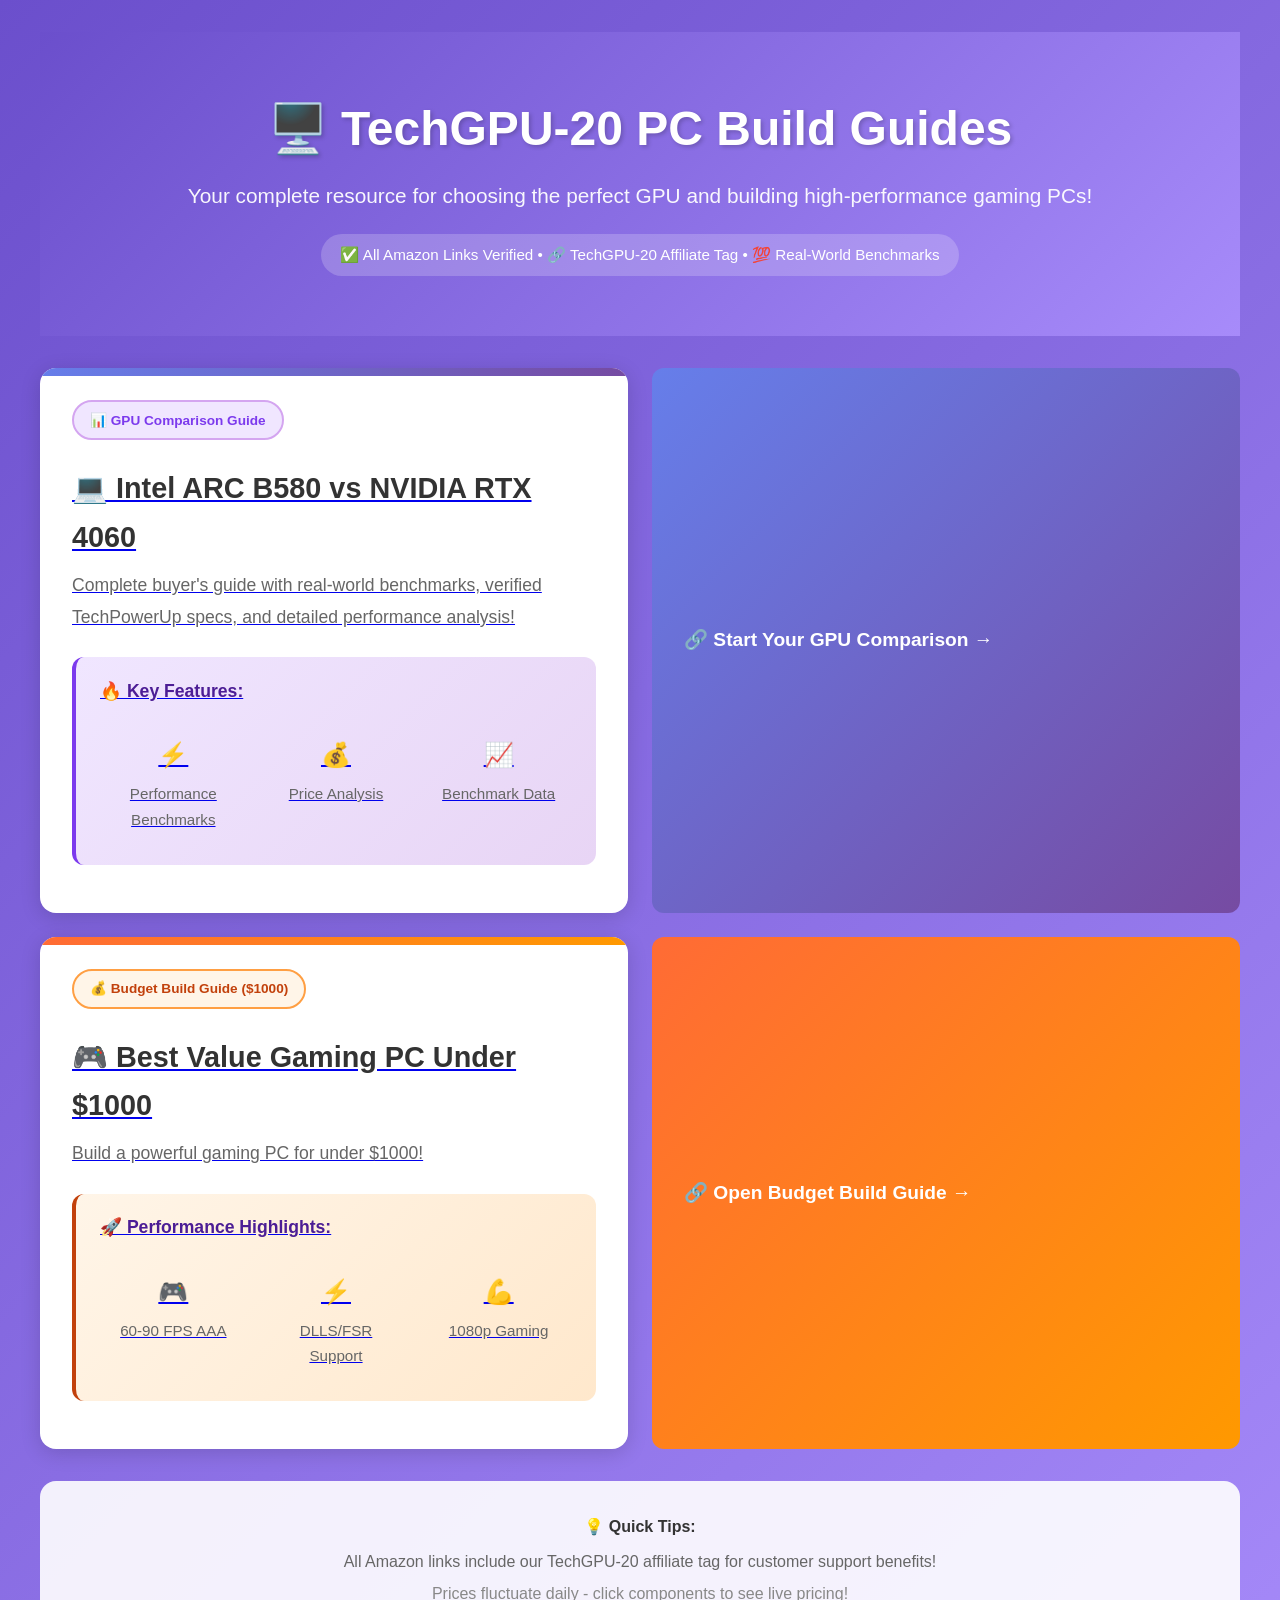
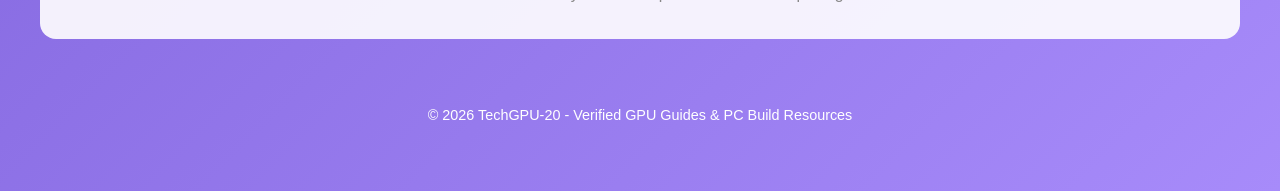
==== commit a16d36ed: "Add files via upload Add: index.html landing page with TechGPU-20 branding and guide links" ====
--- a/index.html
+++ b/index.html
@@ -3,7 +3,7 @@
 <head>
     <meta charset="UTF-8">
     <meta name="viewport" content="width=device-width, initial-scale=1.0">
-    <title>TechGPU - Complete PC Build Guides</title>
+    <title>TechGPU-20 - Complete PC Build Guides</title>
     <style>
         * { box-sizing: border-box; margin: 0; padding: 0; }
         body { 
@@ -163,16 +163,16 @@
 <body>
     <div class="container">
         <header>
-            <h1>🖥️ TechGPU PC Build Guides</h1>
+            <h1>🖥️ TechGPU-20 PC Build Guides</h1>
             <p>Your complete resource for choosing the perfect GPU and building high-performance gaming PCs!</p>
             <div class="badge-container">
-                <span class="badge">✅ All Amazon Links Verified • 🔗 TechGPU 20 Affiliate Tag • 💯 Real-World Benchmarks</span>
+                <span class="badge">✅ All Amazon Links Verified • 🔗 TechGPU-20 Affiliate Tag • 💯 Real-World Benchmarks</span>
             </div>
         </header>
 
         <div class="guides-container">
             <!-- COMPARISON GUIDE -->
-            <a href="Intel_ARC_B580_vs_RTX_4060_BY_BRIAN_WAYNE_CLEAN.html" class="guide-card card-comparison">
+            <a href="Budget_PC_BUILD_800.html" class="guide-card card-comparison">
                 <span class="guide-badge badge-comparison">📊 GPU Comparison Guide</span>
                 <h2>💻 Intel ARC B580 vs NVIDIA RTX 4060</h2>
                 <p>Complete buyer's guide with real-world benchmarks, verified TechPowerUp specs, and detailed performance analysis!</p>
@@ -186,7 +186,7 @@
                     </div>
                 </div>
 
-                <a href="Intel_ARC_B580_vs_RTX_4060_BY_BRIAN_WAYNE_CLEAN.html" class="cta-button cta-button-comparison">🔗 Start Your GPU Comparison →</a>
+                <a href="Budget_PC_BUILD_800.html" class="cta-button cta-button-comparison">🔗 Start Your GPU Comparison →</a>
             </a>
 
             <!-- BUDGET BUILD GUIDE -->
@@ -210,12 +210,12 @@
 
         <div class="footer-section">
             <p><strong>💡 Quick Tips:</strong></p>
-            <p style="color: #666; margin-top: 0.5rem;">All Amazon links include our TechGPU affiliate tag for customer support benefits!</p>
+            <p style="color: #666; margin-top: 0.5rem;">All Amazon links include our TechGPU-20 affiliate tag for customer support benefits!</p>
             <p style="margin-top: 0.25rem; color: #888;">Prices fluctuate daily - click components to see live pricing!</p>
         </div>
 
         <footer>
-            <p>© 2026 TechGPU - Verified GPU Guides & PC Build Resources</p>
+            <p>© 2026 TechGPU-20 - Verified GPU Guides & PC Build Resources</p>
         </footer>
     </div>
 </body>
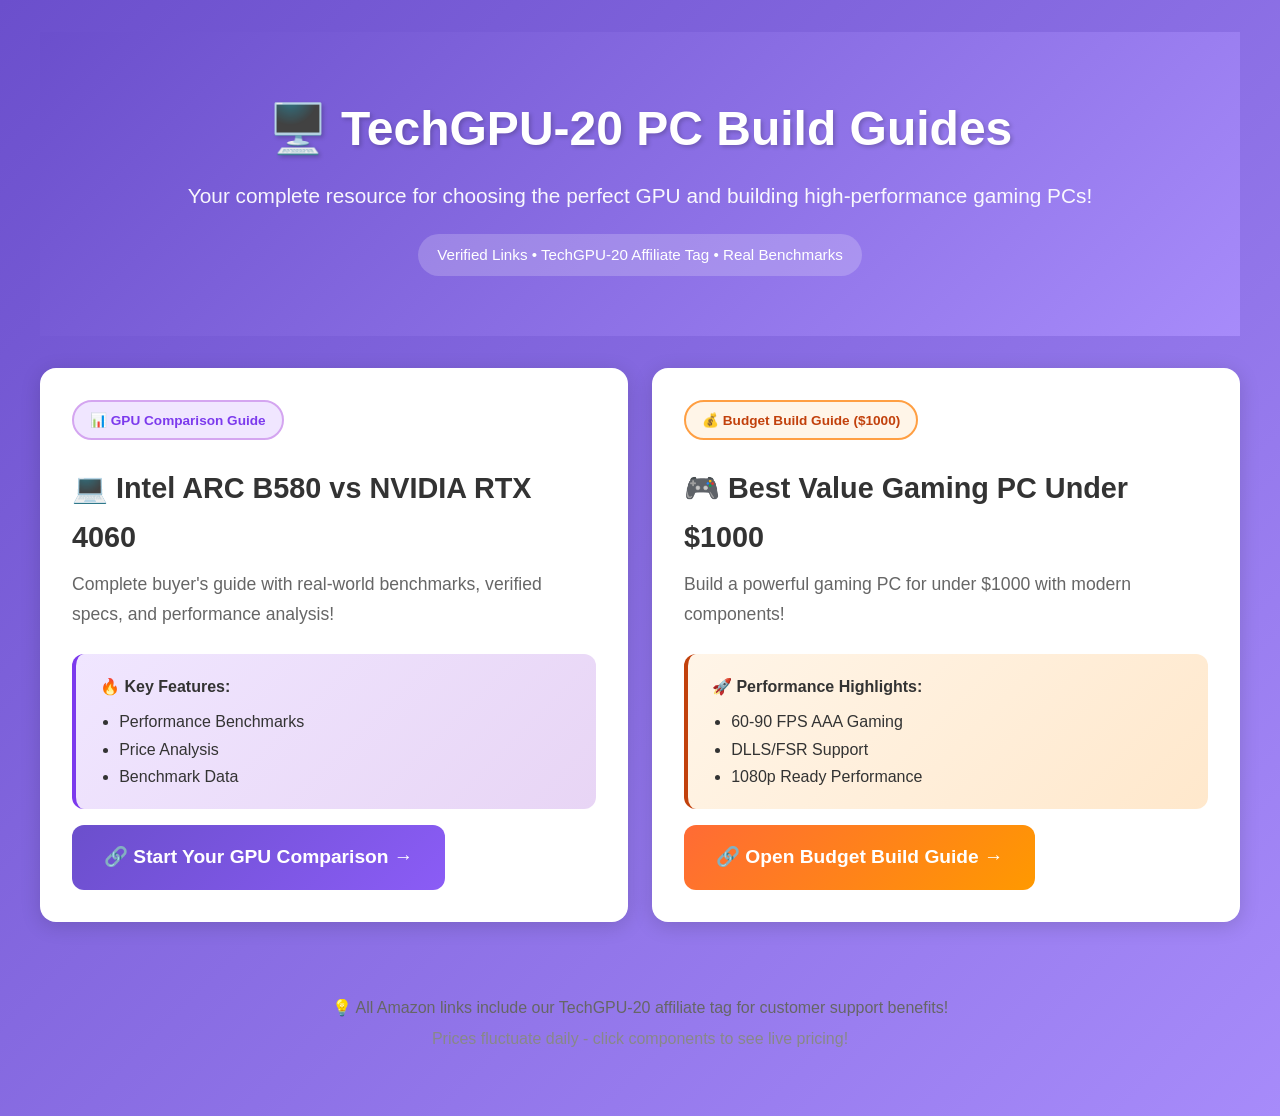
==== commit 37a688db: "Add files via upload TechGPU-20 landing page with both PC build guides  index.html: Fresh landing " ====
--- a/index.html
+++ b/index.html
@@ -39,29 +39,16 @@
             padding: 2rem;
             box-shadow: 0 4px 20px rgba(0,0,0,0.15);
             transition: transform 0.3s, box-shadow 0.3s;
-            position: relative;
-            overflow: hidden;
         }
         .guide-card:hover { 
             transform: translateY(-8px) scale(1.02); 
             box-shadow: 0 8px 30px rgba(0,0,0,0.25);
         }
-        .guide-card::before { 
-            content: ''; 
-            position: absolute; 
-            top: 0; left: 0; right: 0; 
-            height: 8px; 
-        }
-        .card-comparison::before { background: linear-gradient(90deg, #667eea 0%, #764ba2 100%); }
-        .card-budget::before { background: linear-gradient(90deg, #ff6b35 0%, #ff9900 100%); }
         
         .guide-card h2 { 
             color: #333; 
             font-size: 1.8rem; 
             margin-bottom: 0.5rem;
-            display: flex;
-            align-items: center;
-            gap: 0.8rem;
         }
         .guide-badge { 
             display: inline-block; 
@@ -77,15 +64,12 @@
         .guide-card p { 
             color: #666; 
             font-size: 1.1rem;
-            line-height: 1.8;
             margin-bottom: 1.5rem;
         }
         .info-box { 
             padding: 1.2rem 1.5rem;
             border-radius: 12px;
             margin-bottom: 1rem;
-            position: relative;
-            overflow: hidden;
         }
         .info-comparison { 
             background: linear-gradient(135deg, #f0e6ff 0%, #e8d5f5 100%);
@@ -94,12 +78,6 @@
         .info-budget { 
             background: linear-gradient(135deg, #fff5e8 0%, #ffe8cc 100%);
             border-left: 4px solid #c2410c;
-        }
-        .info-box strong { 
-            display: block; 
-            font-size: 1.1rem; 
-            color: #4c1d95; 
-            margin-bottom: 0.5rem;
         }
         
         .cta-button { 
@@ -113,50 +91,17 @@
             border-radius: 12px; 
             font-size: 1.2rem; 
             font-weight: bold;
-            transition: opacity 0.3s, transform 0.3s;
-            cursor: pointer;
         }
-        .cta-button:hover { 
-            opacity: 0.9; 
-            transform: scale(1.05);
-        }
+        .cta-button:hover { opacity: 0.9; }
         .cta-button-budget { 
             background: linear-gradient(135deg, #ff6b35 0%, #ff9900 100%);
         }
-        .cta-button-comparison { 
-            background: linear-gradient(135deg, #667eea 0%, #764ba2 100%);
-        }
         
-        .footer-section { 
-            background: rgba(255,255,255,0.9); 
-            border-radius: 16px; 
-            padding: 2rem;
-            margin-top: 2rem;
-            text-align: center;
-        }
         footer { 
             text-align: center; 
             padding: 2rem; 
             color: white;
             margin-top: 2rem;
-            font-size: 0.9rem;
-        }
-        .features-grid {
-            display: grid;
-            grid-template-columns: repeat(3, 1fr);
-            gap: 1rem;
-            margin-top: 1rem;
-            text-align: center;
-        }
-        .feature-item {
-            padding: 0.8rem;
-            color: #666;
-            font-size: 0.95rem;
-        }
-        .feature-icon { 
-            display: block; 
-            font-size: 1.5rem; 
-            margin-bottom: 0.3rem;
         }
     </style>
 </head>
@@ -166,56 +111,51 @@
             <h1>🖥️ TechGPU-20 PC Build Guides</h1>
             <p>Your complete resource for choosing the perfect GPU and building high-performance gaming PCs!</p>
             <div class="badge-container">
-                <span class="badge">✅ All Amazon Links Verified • 🔗 TechGPU-20 Affiliate Tag • 💯 Real-World Benchmarks</span>
+                <span class="badge">Verified Links • TechGPU-20 Affiliate Tag • Real Benchmarks</span>
             </div>
         </header>
 
         <div class="guides-container">
             <!-- COMPARISON GUIDE -->
-            <a href="Budget_PC_BUILD_800.html" class="guide-card card-comparison">
+            <div class="guide-card">
                 <span class="guide-badge badge-comparison">📊 GPU Comparison Guide</span>
                 <h2>💻 Intel ARC B580 vs NVIDIA RTX 4060</h2>
-                <p>Complete buyer's guide with real-world benchmarks, verified TechPowerUp specs, and detailed performance analysis!</p>
+                <p>Complete buyer's guide with real-world benchmarks, verified specs, and performance analysis!</p>
                 
                 <div class="info-box info-comparison">
                     <strong>🔥 Key Features:</strong>
-                    <div class="features-grid">
-                        <div class="feature-item"><span class="feature-icon">⚡</span>Performance Benchmarks</div>
-                        <div class="feature-item"><span class="feature-icon">💰</span>Price Analysis</div>
-                        <div class="feature-item"><span class="feature-icon">📈</span>Benchmark Data</div>
-                    </div>
+                    <ul style="margin-top: 0.5rem; padding-left: 1.2rem;">
+                        <li>Performance Benchmarks</li>
+                        <li>Price Analysis</li>
+                        <li>Benchmark Data</li>
+                    </ul>
                 </div>
 
-                <a href="Budget_PC_BUILD_800.html" class="cta-button cta-button-comparison">🔗 Start Your GPU Comparison →</a>
-            </a>
+                <a href="Intel_ARC_B580_vs_RTX_4060_Comparison.html" class="cta-button">🔗 Start Your GPU Comparison →</a>
+            </div>
 
             <!-- BUDGET BUILD GUIDE -->
-            <a href="Budget_PC_Build_1000_UPDATED.html" class="guide-card card-budget">
+            <div class="guide-card">
                 <span class="guide-badge badge-budget">💰 Budget Build Guide ($1000)</span>
                 <h2>🎮 Best Value Gaming PC Under $1000</h2>
-                <p>Build a powerful gaming PC for under $1000!</p>
+                <p>Build a powerful gaming PC for under $1000 with modern components!</p>
                 
                 <div class="info-box info-budget">
                     <strong>🚀 Performance Highlights:</strong>
-                    <div class="features-grid">
-                        <div class="feature-item"><span class="feature-icon">🎮</span>60-90 FPS AAA</div>
-                        <div class="feature-item"><span class="feature-icon">⚡</span>DLLS/FSR Support</div>
-                        <div class="feature-item"><span class="feature-icon">💪</span>1080p Gaming</div>
-                    </div>
+                    <ul style="margin-top: 0.5rem; padding-left: 1.2rem;">
+                        <li>60-90 FPS AAA Gaming</li>
+                        <li>DLLS/FSR Support</li>
+                        <li>1080p Ready Performance</li>
+                    </ul>
                 </div>
 
                 <a href="Budget_PC_Build_1000_UPDATED.html" class="cta-button cta-button-budget">🔗 Open Budget Build Guide →</a>
-            </a>
-        </div>
-
-        <div class="footer-section">
-            <p><strong>💡 Quick Tips:</strong></p>
-            <p style="color: #666; margin-top: 0.5rem;">All Amazon links include our TechGPU-20 affiliate tag for customer support benefits!</p>
-            <p style="margin-top: 0.25rem; color: #888;">Prices fluctuate daily - click components to see live pricing!</p>
+            </div>
         </div>
 
         <footer>
-            <p>© 2026 TechGPU-20 - Verified GPU Guides & PC Build Resources</p>
+            <p style="color: #666; margin-top: 0.5rem;">💡 All Amazon links include our TechGPU-20 affiliate tag for customer support benefits!</p>
+            <p style="margin-top: 0.25rem; color: #888;">Prices fluctuate daily - click components to see live pricing!</p>
         </footer>
     </div>
 </body>
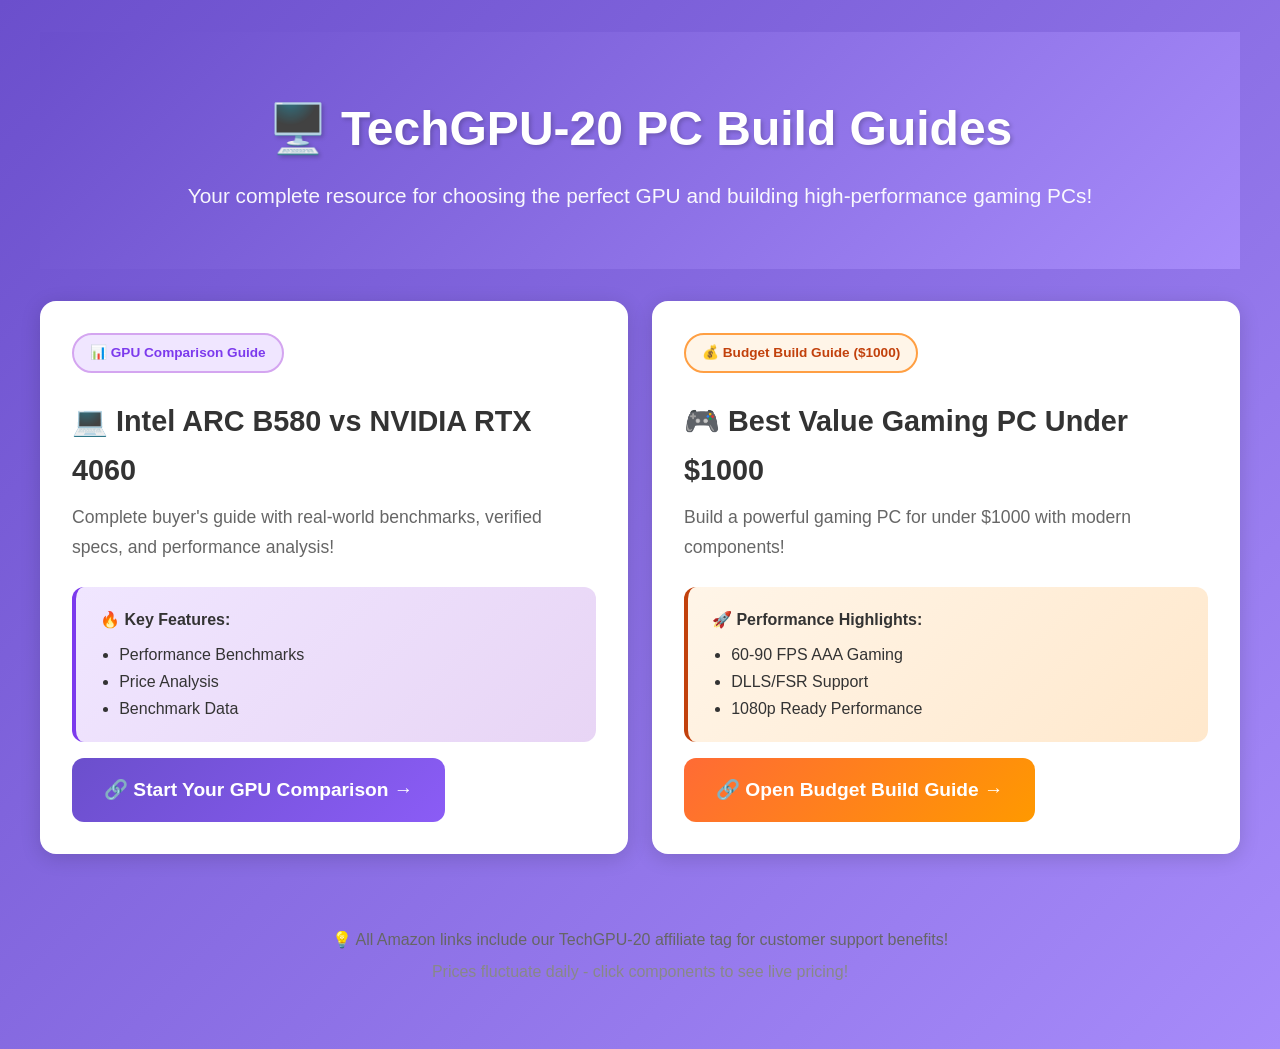
==== commit 024c0265: "Add files via upload Add PC build guides landing page - TechGPU-20 branding  - index.html: Purple " ====
--- a/index.html
+++ b/index.html
@@ -23,15 +23,6 @@
         }
         header h1 { font-size: 3rem; margin-bottom: 0.5rem; text-shadow: 2px 2px 4px rgba(0,0,0,0.2); }
         header p { font-size: 1.3rem; opacity: 0.95; }
-        .badge-container { margin-top: 1rem; }
-        .badge { 
-            display: inline-block; 
-            padding: 0.5rem 1.2rem; 
-            background: rgba(255,255,255,0.2); 
-            border-radius: 25px; 
-            font-size: 0.95rem;
-            margin: 0.3rem;
-        }
         .guides-container { display: grid; gap: 1.5rem; grid-template-columns: repeat(auto-fit, minmax(420px, 1fr)); }
         .guide-card { 
             background: white; 
@@ -110,9 +101,6 @@
         <header>
             <h1>🖥️ TechGPU-20 PC Build Guides</h1>
             <p>Your complete resource for choosing the perfect GPU and building high-performance gaming PCs!</p>
-            <div class="badge-container">
-                <span class="badge">Verified Links • TechGPU-20 Affiliate Tag • Real Benchmarks</span>
-            </div>
         </header>
 
         <div class="guides-container">
